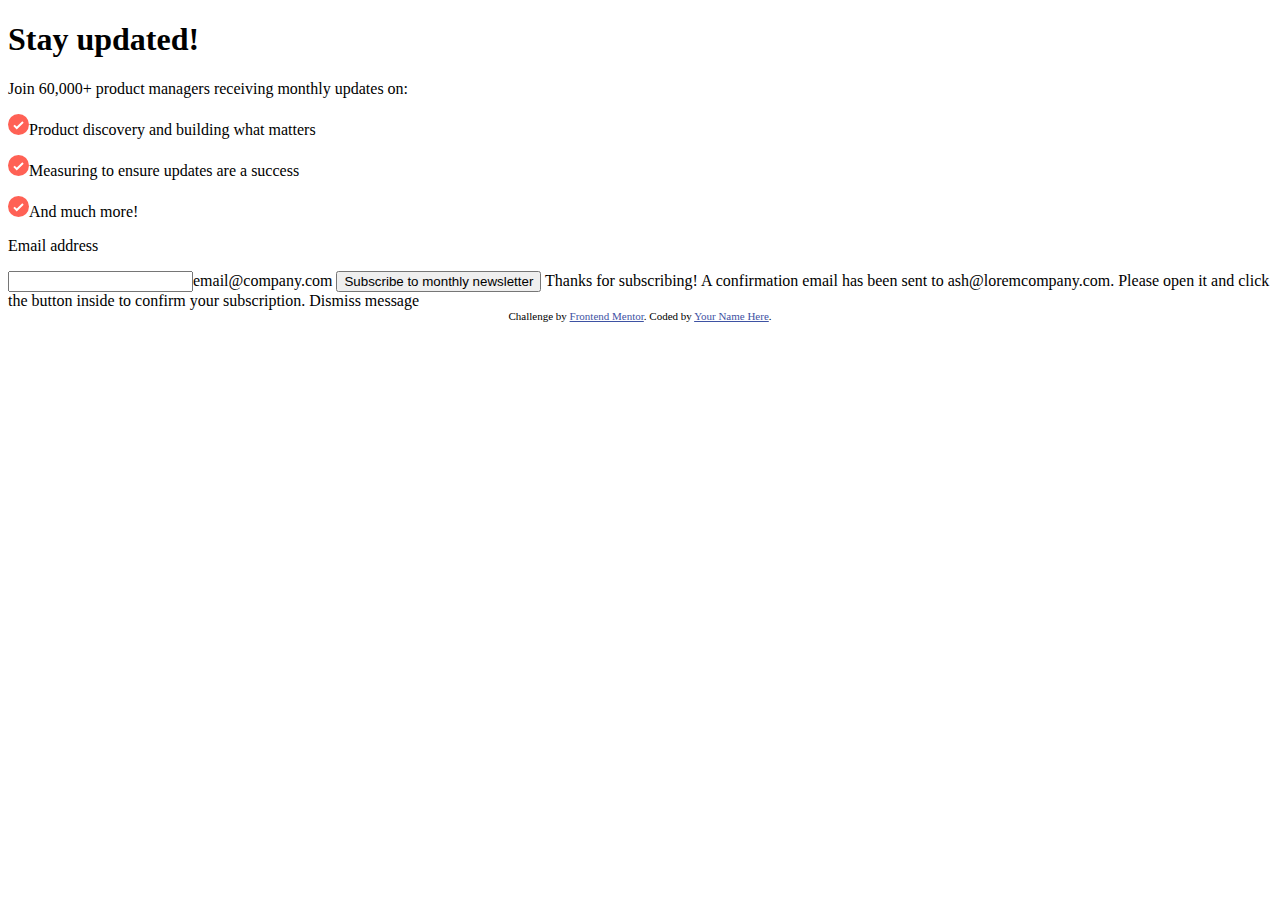
==== newsletter-sign-up-with-success-message-main/index.html @ 1bc9dbb6 "initial commit" ====
<!DOCTYPE html>
<html lang="en">
<head>
  <meta charset="UTF-8">
  <meta name="viewport" content="width=device-width, initial-scale=1.0"> <!-- displays site properly based on user's device -->

  <link rel="icon" type="image/png" sizes="32x32" href="./assets/images/favicon-32x32.png">
  
  <title>Frontend Mentor | Newsletter sign-up form with success message</title>
  <link rel = "stylesheet" href="style.css">
  <!-- Feel free to remove these styles or customise in your own stylesheet 👍 -->
  <style>
    .attribution { font-size: 11px; text-align: center; }
    .attribution a { color: hsl(228, 45%, 44%); }
  </style>
</head>
<body>

  <!-- Sign-up form start -->

  <h1>Stay updated!</h1>

  <p>Join 60,000+ product managers receiving monthly updates on:</p>

  <img src="assets/images/icon-list.svg" alt="checkmark within orange circle" <p>Product discovery and building what matters</p>
  <img src="assets/images/icon-list.svg" alt="checkmark within orange circle"<p>Measuring to ensure updates are a success</p>
  <img src="assets/images/icon-list.svg" alt="checkmark within orange circle"<p>And much more!</p>

  <p class="email-label"><label for="email">Email address</label></p>
  <input type="email" id="email" name="email" class="email-field">email@company.com</input>

  <button class="sub-btn">Subscribe to monthly newsletter</button>

  <!-- Sign-up form end -->

  <!-- Success message start -->

  Thanks for subscribing!

  A confirmation email has been sent to ash@loremcompany.com. 
  Please open it and click the button inside to confirm your subscription.

  Dismiss message

  <!-- Success message end -->
  
  <div class="attribution">
    Challenge by <a href="https://www.frontendmentor.io?ref=challenge" target="_blank">Frontend Mentor</a>. 
    Coded by <a href="#">Your Name Here</a>.
  </div>
</body>
</html>
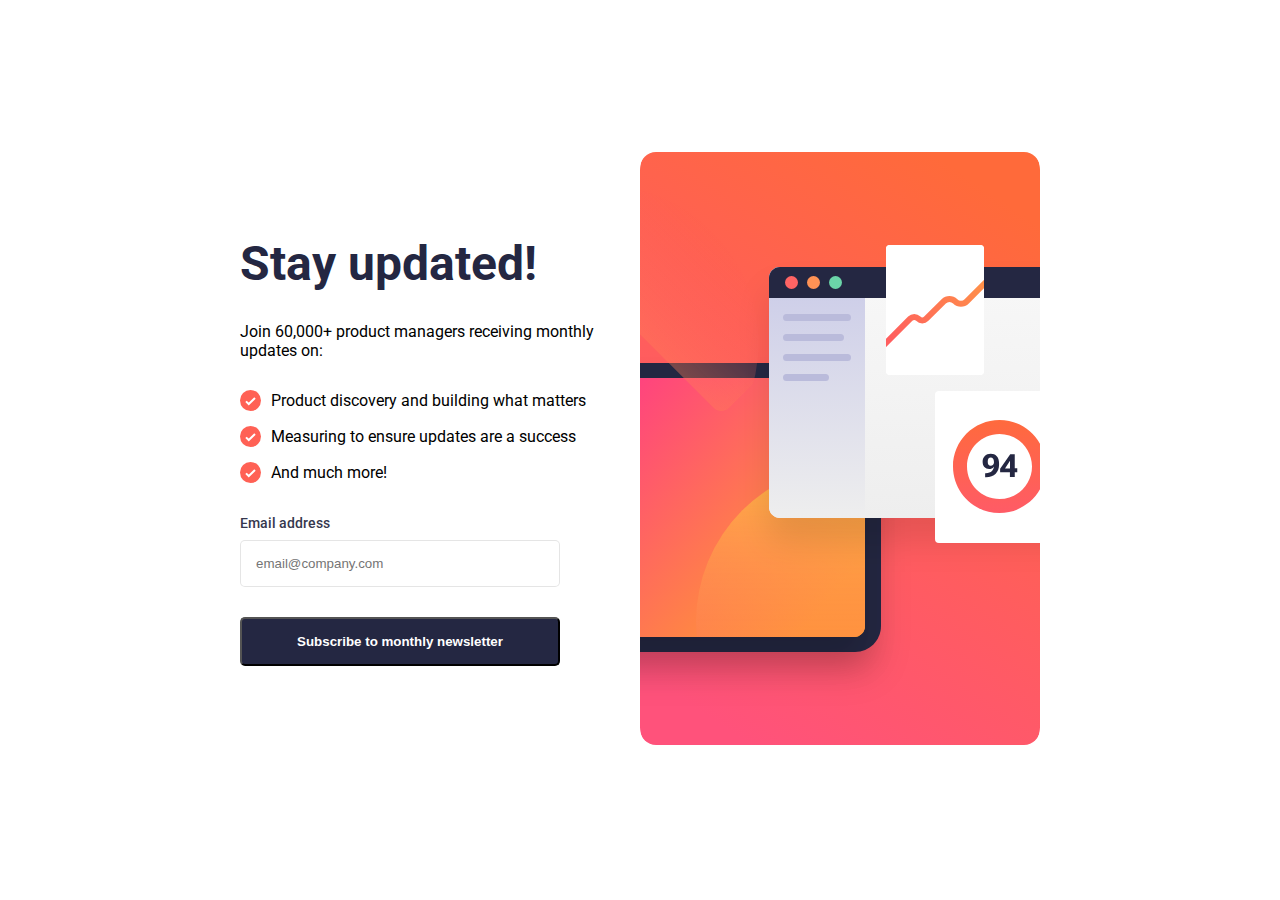
==== commit bde16091: "style and some html" ====
--- a/newsletter-sign-up-with-success-message-main/index.html
+++ b/newsletter-sign-up-with-success-message-main/index.html
@@ -5,7 +5,10 @@
   <meta name="viewport" content="width=device-width, initial-scale=1.0"> <!-- displays site properly based on user's device -->
 
   <link rel="icon" type="image/png" sizes="32x32" href="./assets/images/favicon-32x32.png">
-  
+  <link rel="preconnect" href="https://fonts.googleapis.com">
+<link rel="preconnect" href="https://fonts.gstatic.com" crossorigin>
+<link href="https://fonts.googleapis.com/css2?family=Barlow+Semi+Condensed:ital,wght@0,100;0,200;0,300;0,400;0,500;0,600;0,700;0,800;0,900;1,100;1,200;1,300;1,400;1,500;1,600;1,700;1,800;1,900&family=Figtree:ital,wght@0,300..900;1,300..900&family=Fraunces:ital,opsz,wght@0,9..144,100..900;1,9..144,100..900&family=Libre+Baskerville&family=Manrope:wght@200..800&family=Montserrat:ital,wght@0,100..900;1,100..900&family=Poppins:ital,wght@0,100;0,200;0,300;0,400;0,500;0,600;0,700;0,800;0,900;1,100;1,200;1,300;1,400;1,500;1,600;1,700;1,800;1,900&family=Roboto:ital,wght@0,100;0,300;0,400;0,500;0,700;0,900;1,100;1,300;1,400;1,500;1,700;1,900&display=swap" rel="stylesheet">
+
   <title>Frontend Mentor | Newsletter sign-up form with success message</title>
   <link rel = "stylesheet" href="style.css">
   <!-- Feel free to remove these styles or customise in your own stylesheet 👍 -->
@@ -18,35 +21,48 @@
 
   <!-- Sign-up form start -->
 
-  <h1>Stay updated!</h1>
-
-  <p>Join 60,000+ product managers receiving monthly updates on:</p>
-
-  <img src="assets/images/icon-list.svg" alt="checkmark within orange circle" <p>Product discovery and building what matters</p>
-  <img src="assets/images/icon-list.svg" alt="checkmark within orange circle"<p>Measuring to ensure updates are a success</p>
-  <img src="assets/images/icon-list.svg" alt="checkmark within orange circle"<p>And much more!</p>
-
-  <p class="email-label"><label for="email">Email address</label></p>
-  <input type="email" id="email" name="email" class="email-field">email@company.com</input>
-
-  <button class="sub-btn">Subscribe to monthly newsletter</button>
+  <div class="wrapper">
+    <div class="first-half">
+      <h1>Stay updated!</h1>
+      <p>Join 60,000+ product managers receiving monthly updates on:</p>
+      <div class="about-item-box">
+        <div class="about-item">
+          <img src="assets/images/icon-list.svg" alt="checkmark within orange circle">
+           <p>Product discovery and building what matters</p></div>
+        <div class="about-item">
+          <img src="assets/images/icon-list.svg" alt="checkmark within orange circle">
+          <p>Measuring to ensure updates are a success</p></div>
+        <div class="about-item">
+          <img src="assets/images/icon-list.svg" alt="checkmark within orange circle">
+          <p>And much more!</p></div>
+      </div>
+      <div class="input-box">
+        <p class="email-label"><label for="email">Email address</label></p>
+        <input type="email" id="email" name="email" class="email-field" placeholder="email@company.com"></input>
+      </div>
+      <button class="sub-btn">Subscribe to monthly newsletter</button>
+    </div>
+    <div class="second-half">
+      <img class="main-img" src="assets/images/illustration-sign-up-desktop.svg" alt="monitor, a tab open, and a graph trending up">
+    </div>
+  </div>
 
   <!-- Sign-up form end -->
 
   <!-- Success message start -->
 
-  Thanks for subscribing!
+  <!-- Thanks for subscribing!
 
   A confirmation email has been sent to ash@loremcompany.com. 
   Please open it and click the button inside to confirm your subscription.
 
-  Dismiss message
+  Dismiss message -->
 
   <!-- Success message end -->
   
-  <div class="attribution">
+  <!-- <div class="attribution">
     Challenge by <a href="https://www.frontendmentor.io?ref=challenge" target="_blank">Frontend Mentor</a>. 
     Coded by <a href="#">Your Name Here</a>.
-  </div>
+  </div> -->
 </body>
 </html>--- a/newsletter-sign-up-with-success-message-main/style.css
+++ b/newsletter-sign-up-with-success-message-main/style.css
@@ -0,0 +1,75 @@
+* {
+    margin : 0;
+    padding : 0;
+    box-sizing: border-box;
+}
+
+body{
+    font-family: 'Roboto', sans-serif;
+    font-size: 1rem;
+    display:flex;
+    justify-content:center;
+    align-items:center;
+    height:100vh;
+}
+
+.wrapper{
+    width:800px;
+    height:90vh;
+    display: flex;
+    justify-content:center;
+    align-items:center;
+    border-radius:3%;
+}
+
+.first-half{
+    display:flex;
+    flex-direction:column;
+    width:80%;
+    align-items: flex-start;
+    justify-content: center;
+    gap:30px;
+}
+.first-half h1{
+    font-size: 3rem;
+    color:hsl(234, 29%, 20%);
+}
+.about-item-box{
+    display:flex;
+    flex-direction: column;
+    gap:15px;
+}
+.main-img{
+    border-radius:3%;
+}
+
+.about-item{
+    display:flex;
+    align-items:center;
+    gap:10px;
+}
+
+.input-box{
+    width:80%;
+}
+.input-box label{
+    color:hsl(235, 18%, 26%);
+    font-weight:500;
+    font-size:14px;
+}
+.input-box input{
+    width:100%;
+    padding:15px;
+    border: 1px solid rgba(0, 0, 0, 0.1);
+    border-radius:5px;
+    margin-top: 8px;
+}
+
+.first-half button{
+    width:80%;
+    background-color: hsl(234, 29%, 20%);
+    font-weight: bold;
+    border-radius:5px;
+    color:white;
+    padding:15px;
+}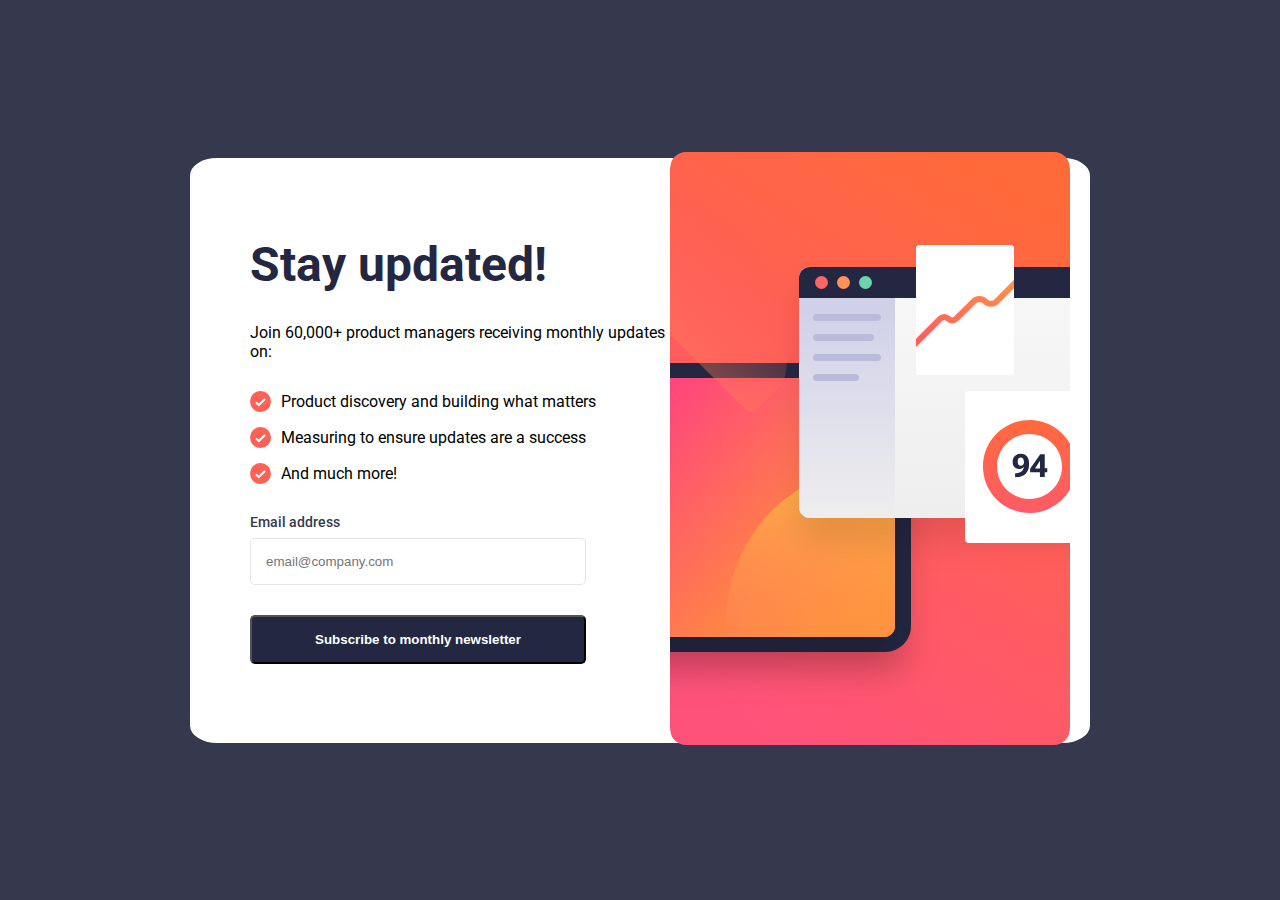
==== commit b75d87e0: "validation and script" ====
--- a/newsletter-sign-up-with-success-message-main/index.html
+++ b/newsletter-sign-up-with-success-message-main/index.html
@@ -37,16 +37,25 @@
           <p>And much more!</p></div>
       </div>
       <div class="input-box">
-        <p class="email-label"><label for="email">Email address</label></p>
+        <div class="label-validation-box">
+          <p class="email-label"><label for="email">Email address</label></p><p id="result"></p>
+        </div>
         <input type="email" id="email" name="email" class="email-field" placeholder="email@company.com"></input>
       </div>
-      <button class="sub-btn">Subscribe to monthly newsletter</button>
+      <button class="sub-btn" id="subBtn">Subscribe to monthly newsletter</button>
     </div>
     <div class="second-half">
       <img class="main-img" src="assets/images/illustration-sign-up-desktop.svg" alt="monitor, a tab open, and a graph trending up">
     </div>
   </div>
 
+  <div class="success-message">
+    <img src="./assets/images/icon-success.svg" alt="checkmark">
+    <h1>Thanks for subscribing!</h1>
+    <p>A confirmation email has been sent to ash@loremcompany.com.
+      Please open it and click the button inside to confirm your subscription.</p>
+    <button class="dismiss-button" >Dismiss message</button>
+  </div>
   <!-- Sign-up form end -->
 
   <!-- Success message start -->
@@ -65,4 +74,5 @@
     Coded by <a href="#">Your Name Here</a>.
   </div> -->
 </body>
+<script src="script.js"></script>
 </html>--- a/newsletter-sign-up-with-success-message-main/style.css
+++ b/newsletter-sign-up-with-success-message-main/style.css
@@ -11,15 +11,19 @@
     justify-content:center;
     align-items:center;
     height:100vh;
+    background-color: hsl(235, 18%, 26%);
 }
 
 .wrapper{
-    width:800px;
-    height:90vh;
+    width:900px;
+    height:65vh;
     display: flex;
     justify-content:center;
+    padding:20px;
+    padding-left:60px;
     align-items:center;
     border-radius:3%;
+    background-color: white;
 }
 
 .first-half{
@@ -57,6 +61,11 @@
     font-weight:500;
     font-size:14px;
 }
+.label-validation-box{
+    display:flex;
+    justify-content: space-between;
+    font-size:14px;
+}
 .input-box input{
     width:100%;
     padding:15px;
@@ -64,7 +73,9 @@
     border-radius:5px;
     margin-top: 8px;
 }
-
+.input-box input:focus{
+    border: 1px solid black;
+}
 .first-half button{
     width:80%;
     background-color: hsl(234, 29%, 20%);
@@ -72,4 +83,43 @@
     border-radius:5px;
     color:white;
     padding:15px;
-}+    transition: background 0.8 ease-in;
+}
+.first-half button:hover{
+    background: linear-gradient(to right, hsl(4, 84%, 76%), hsl(4, 100%, 67%));
+    cursor: pointer;
+    border: 2px solid transparent;
+}
+
+.success-message{
+    display:none;
+    flex-direction: column;
+    justify-content: space-between;
+    padding: 40px;
+    background-color: white;
+    width:450px;
+    height:450px;
+    border-radius:25px;
+}
+.success-message h1{
+    font: hsl(235, 18%, 26%);
+    font-size:3rem;
+}
+.success-message .dismiss-button{
+    background-color: hsl(234, 29%, 20%);
+    color: white;
+    height:42px;
+    border-radius: 5px;
+    font-weight:bold;
+}
+.success-message img{
+    width:50px;
+    height:50px;
+}
+
+.dismiss-button:hover{
+    background: linear-gradient(to right, hsl(4, 84%, 76%), hsl(4, 100%, 67%));
+    cursor: pointer;
+    border: 2px solid transparent;
+}
+
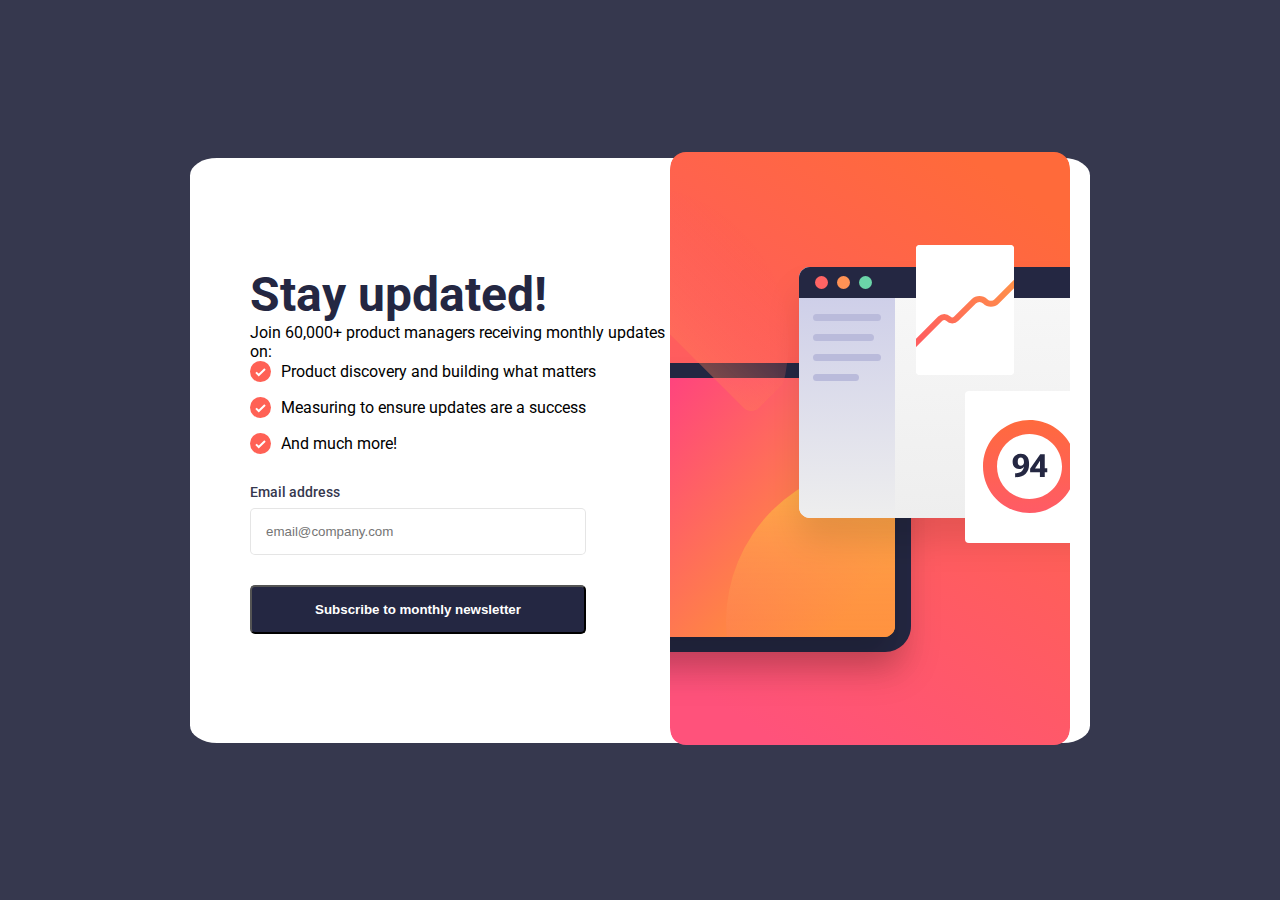
==== commit 571fadc2: "mobile design responsiveness" ====
--- a/newsletter-sign-up-with-success-message-main/index.html
+++ b/newsletter-sign-up-with-success-message-main/index.html
@@ -23,18 +23,20 @@
 
   <div class="wrapper">
     <div class="first-half">
-      <h1>Stay updated!</h1>
-      <p>Join 60,000+ product managers receiving monthly updates on:</p>
-      <div class="about-item-box">
-        <div class="about-item">
-          <img src="assets/images/icon-list.svg" alt="checkmark within orange circle">
-           <p>Product discovery and building what matters</p></div>
-        <div class="about-item">
-          <img src="assets/images/icon-list.svg" alt="checkmark within orange circle">
-          <p>Measuring to ensure updates are a success</p></div>
-        <div class="about-item">
-          <img src="assets/images/icon-list.svg" alt="checkmark within orange circle">
-          <p>And much more!</p></div>
+      <div class="texts-wrapper">
+        <h1>Stay updated!</h1>
+        <p>Join 60,000+ product managers receiving monthly updates on:</p>
+        <div class="about-item-box">
+          <div class="about-item">
+            <img src="assets/images/icon-list.svg" alt="checkmark within orange circle">
+             <p>Product discovery and building what matters</p></div>
+          <div class="about-item">
+            <img src="assets/images/icon-list.svg" alt="checkmark within orange circle">
+            <p>Measuring to ensure updates are a success</p></div>
+          <div class="about-item">
+            <img src="assets/images/icon-list.svg" alt="checkmark within orange circle">
+            <p>And much more!</p></div>
+        </div>
       </div>
       <div class="input-box">
         <div class="label-validation-box">
--- a/newsletter-sign-up-with-success-message-main/style.css
+++ b/newsletter-sign-up-with-success-message-main/style.css
@@ -123,3 +123,36 @@
     border: 2px solid transparent;
 }
 
+@media (max-width: 400px){
+
+    .wrapper{
+        flex-direction:column;
+        justify-content: space-between;
+        align-items:center;
+        height: 100vh;
+        width: 100vw;
+        border-radius: 0;
+        padding:0;
+    }
+    .first-half{
+        width: 100%;
+        order : 1;
+        flex: 1;
+        align-items:center;
+    }
+    .texts-wrapper{
+        margin-left:30px;
+        margin-right:30px;
+        display:flex;
+        flex-direction:column;
+        gap: 30px;
+    }
+    .main-img{
+        border-radius:0 0 3% 3%;
+        order: -1;
+        width:100vw;
+        height: 35vh;
+        padding: 0;
+        object-fit:cover;
+    }
+}